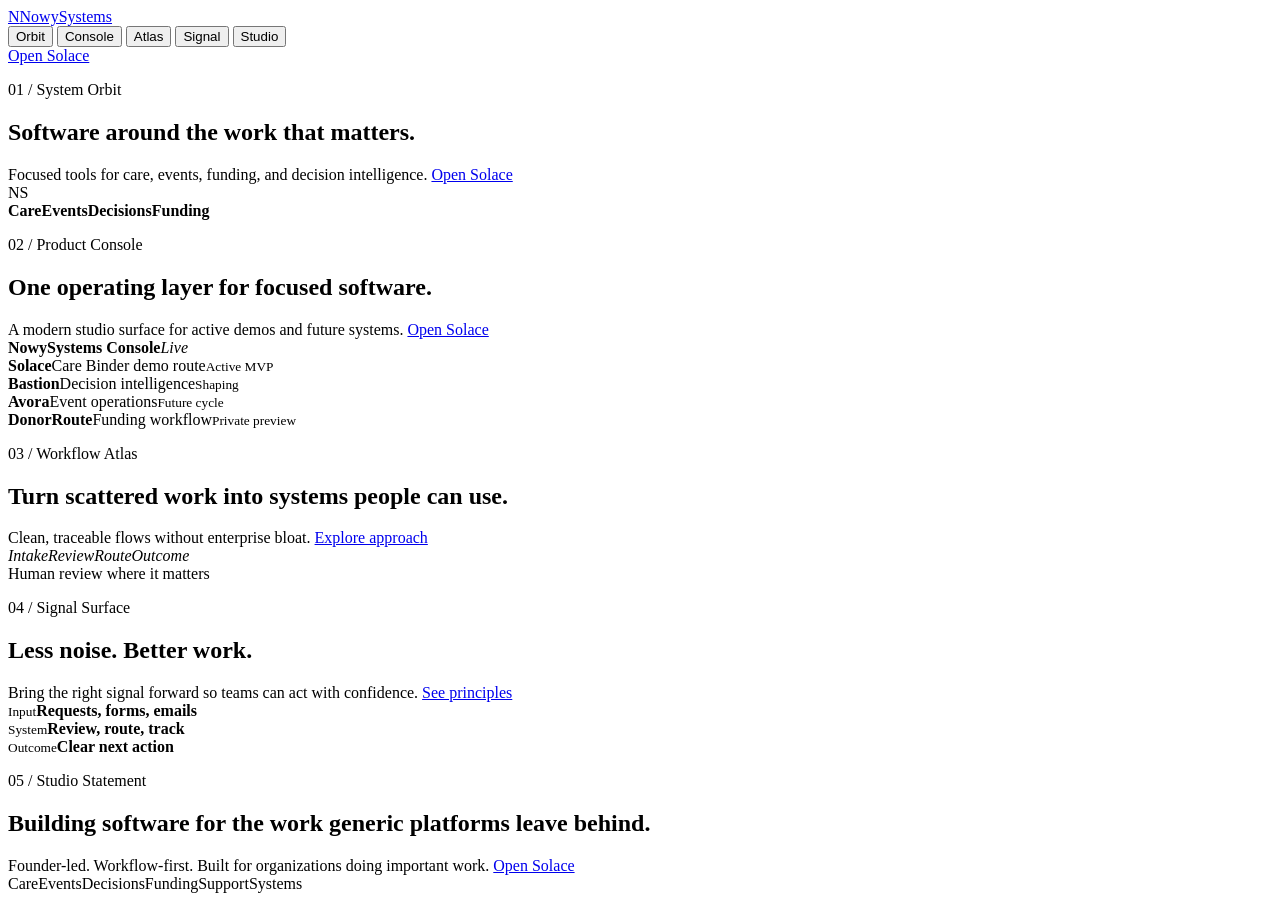
==== concepts-v2/index.html @ 484acb06 "Add premium hero concepts v2" ====
<!DOCTYPE html>
<html lang="en">
<head>
  <meta charset="UTF-8" />
  <meta name="viewport" content="width=device-width, initial-scale=1.0" />
  <title>NowySystems Hero Concepts V2</title>
  <link rel="stylesheet" href="styles.css" />
</head>
<body>
  <header class="topbar">
    <a class="brand" href="/"><span>N</span>NowySystems</a>
    <nav>
      <button class="active" data-scene="0">Orbit</button>
      <button data-scene="1">Console</button>
      <button data-scene="2">Atlas</button>
      <button data-scene="3">Signal</button>
      <button data-scene="4">Studio</button>
    </nav>
    <a class="open" href="/solace/">Open Solace</a>
  </header>

  <main>
    <section class="scene orbit active" data-panel="0">
      <div class="copy">
        <p>01 / System Orbit</p>
        <h1>Software around the work that matters.</h1>
        <span>Focused tools for care, events, funding, and decision intelligence.</span>
        <a href="/solace/">Open Solace</a>
      </div>
      <div class="visual orbit-visual">
        <div class="core">NS</div>
        <div class="ring r1"></div><div class="ring r2"></div><div class="ring r3"></div>
        <b class="chip c1">Care</b><b class="chip c2">Events</b><b class="chip c3">Decisions</b><b class="chip c4">Funding</b>
      </div>
    </section>

    <section class="scene console" data-panel="1">
      <div class="copy">
        <p>02 / Product Console</p>
        <h1>One operating layer for focused software.</h1>
        <span>A modern studio surface for active demos and future systems.</span>
        <a href="/solace/">Open Solace</a>
      </div>
      <div class="visual console-visual">
        <header><strong>NowySystems Console</strong><em>Live</em></header>
        <article class="primary"><b>Solace</b><span>Care Binder demo route</span><small>Active MVP</small></article>
        <article><b>Bastion</b><span>Decision intelligence</span><small>Shaping</small></article>
        <article><b>Avora</b><span>Event operations</span><small>Future cycle</small></article>
        <article><b>DonorRoute</b><span>Funding workflow</span><small>Private preview</small></article>
      </div>
    </section>

    <section class="scene atlas" data-panel="2">
      <div class="copy">
        <p>03 / Workflow Atlas</p>
        <h1>Turn scattered work into systems people can use.</h1>
        <span>Clean, traceable flows without enterprise bloat.</span>
        <a href="#">Explore approach</a>
      </div>
      <div class="visual atlas-visual">
        <div class="path"></div>
        <i class="n intake">Intake</i><i class="n review">Review</i><i class="n route">Route</i><i class="n outcome">Outcome</i>
        <aside>Human review where it matters</aside>
      </div>
    </section>

    <section class="scene signal" data-panel="3">
      <div class="copy">
        <p>04 / Signal Surface</p>
        <h1>Less noise. Better work.</h1>
        <span>Bring the right signal forward so teams can act with confidence.</span>
        <a href="#">See principles</a>
      </div>
      <div class="visual signal-visual">
        <div class="wave"></div>
        <article><small>Input</small><b>Requests, forms, emails</b></article>
        <article><small>System</small><b>Review, route, track</b></article>
        <article><small>Outcome</small><b>Clear next action</b></article>
      </div>
    </section>

    <section class="scene studio" data-panel="4">
      <div class="copy wide">
        <p>05 / Studio Statement</p>
        <h1>Building software for the work generic platforms leave behind.</h1>
        <span>Founder-led. Workflow-first. Built for organizations doing important work.</span>
        <a href="/solace/">Open Solace</a>
      </div>
      <div class="visual studio-visual"><span>Care</span><span>Events</span><span>Decisions</span><span>Funding</span><span>Support</span><span>Systems</span></div>
    </section>
  </main>

  <script src="script.js"></script>
</body>
</html>
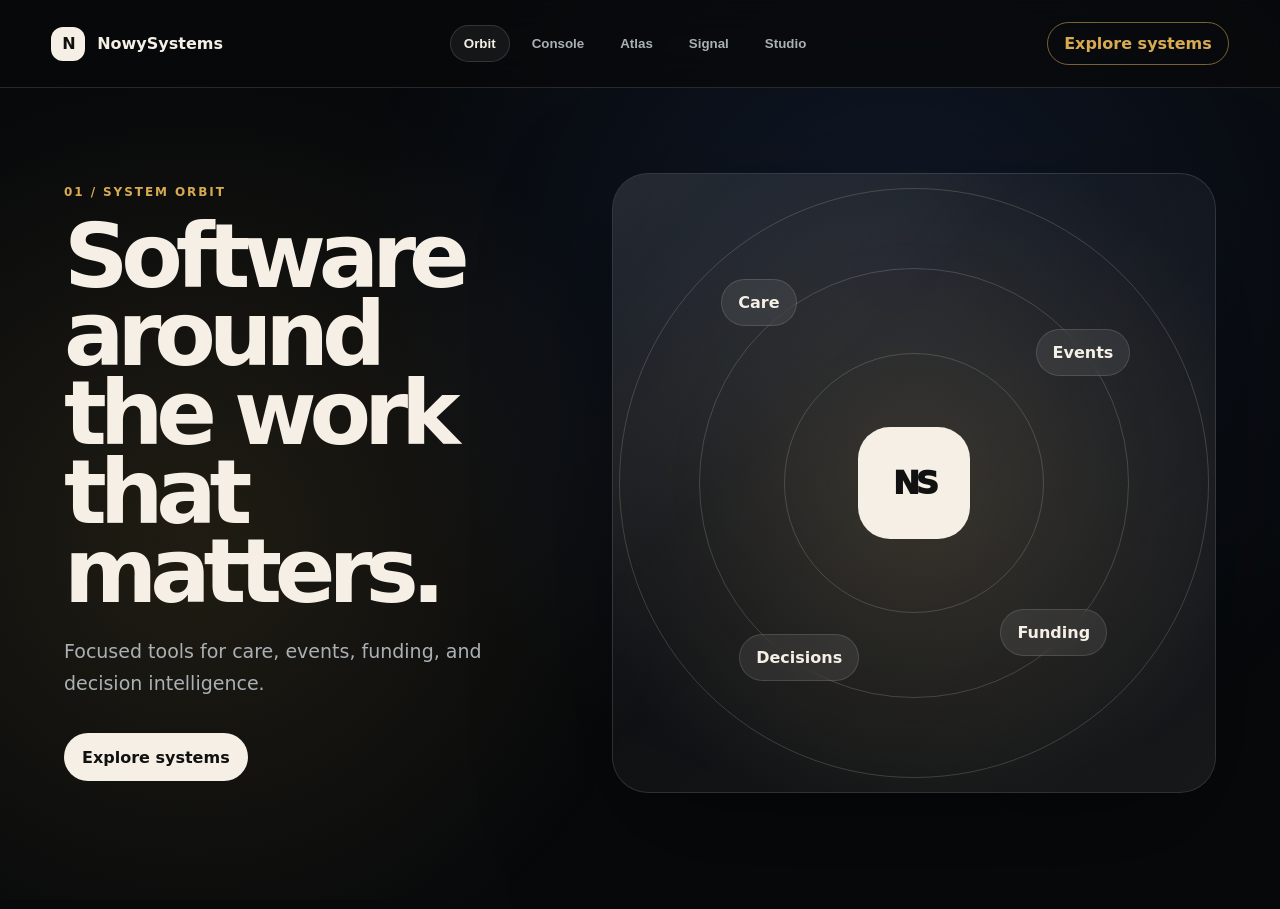
==== commit df3b0572: "Replace render lock hero with semantic artwork layer" ====
--- a/concepts-v2/index.html
+++ b/concepts-v2/index.html
@@ -16,7 +16,7 @@
       <button data-scene="3">Signal</button>
       <button data-scene="4">Studio</button>
     </nav>
-    <a class="open" href="/solace/">Open Solace</a>
+    <a class="open" href="#principles">Explore systems</a>
   </header>
 
   <main>
@@ -25,7 +25,7 @@
         <p>01 / System Orbit</p>
         <h1>Software around the work that matters.</h1>
         <span>Focused tools for care, events, funding, and decision intelligence.</span>
-        <a href="/solace/">Open Solace</a>
+        <a href="#principles">Explore systems</a>
       </div>
       <div class="visual orbit-visual">
         <div class="core">NS</div>
@@ -39,11 +39,11 @@
         <p>02 / Product Console</p>
         <h1>One operating layer for focused software.</h1>
         <span>A modern studio surface for active demos and future systems.</span>
-        <a href="/solace/">Open Solace</a>
+        <a href="#principles">Explore systems</a>
       </div>
       <div class="visual console-visual">
         <header><strong>NowySystems Console</strong><em>Live</em></header>
-        <article class="primary"><b>Solace</b><span>Care Binder demo route</span><small>Active MVP</small></article>
+        <article class="primary"><b>Workflow suite</b><span>Care workflow demo route</span><small>Active MVP</small></article>
         <article><b>Bastion</b><span>Decision intelligence</span><small>Shaping</small></article>
         <article><b>Avora</b><span>Event operations</span><small>Future cycle</small></article>
         <article><b>DonorRoute</b><span>Funding workflow</span><small>Private preview</small></article>
@@ -84,7 +84,7 @@
         <p>05 / Studio Statement</p>
         <h1>Building software for the work generic platforms leave behind.</h1>
         <span>Founder-led. Workflow-first. Built for organizations doing important work.</span>
-        <a href="/solace/">Open Solace</a>
+        <a href="#principles">Explore systems</a>
       </div>
       <div class="visual studio-visual"><span>Care</span><span>Events</span><span>Decisions</span><span>Funding</span><span>Support</span><span>Systems</span></div>
     </section>
--- a/concepts-v2/styles.css
+++ b/concepts-v2/styles.css
@@ -0,0 +1,24 @@
+:root{
+  --bg:#07090b;
+  --ink:#f5efe5;
+  --muted:#aab1b5;
+  --line:rgba(255,255,255,.13);
+  --gold:#d8aa52;
+  --blue:#5c8cff;
+  --violet:#a877ff;
+  --green:#9bbf7a;
+  --paper:#f5f0e8;
+  --paper-ink:#101315;
+}
+*{box-sizing:border-box}
+body{margin:0;background:var(--bg);color:var(--ink);font-family:Inter,ui-sans-serif,system-ui,-apple-system,BlinkMacSystemFont,"Segoe UI",sans-serif;overflow:hidden}
+body:before{content:"";position:fixed;inset:0;pointer-events:none;background:radial-gradient(circle at 70% 30%,rgba(92,140,255,.12),transparent 34rem),radial-gradient(circle at 15% 60%,rgba(216,170,82,.12),transparent 30rem)}
+a{color:inherit;text-decoration:none}.topbar{position:fixed;top:0;left:0;right:0;z-index:10;display:flex;align-items:center;justify-content:space-between;padding:22px clamp(20px,4vw,58px);backdrop-filter:blur(18px);background:rgba(7,9,11,.72);border-bottom:1px solid var(--line)}
+.brand{display:flex;align-items:center;gap:12px;font-weight:900}.brand span{display:grid;place-items:center;width:34px;height:34px;border-radius:12px;background:var(--ink);color:#111;letter-spacing:-.08em}nav{display:flex;gap:8px}nav button{border:1px solid transparent;background:transparent;color:var(--muted);padding:10px 13px;border-radius:999px;cursor:pointer;font-weight:700}nav button.active{color:var(--ink);border-color:var(--line);background:rgba(255,255,255,.06)}.open{padding:11px 16px;border:1px solid rgba(216,170,82,.55);border-radius:999px;color:var(--gold);font-weight:800}
+main{height:100vh;position:relative}.scene{position:absolute;inset:0;display:grid;grid-template-columns:minmax(340px,.78fr) minmax(480px,1fr);gap:clamp(32px,6vw,100px);align-items:center;padding:110px clamp(20px,5vw,78px) 44px;opacity:0;visibility:hidden;transform:translateY(16px) scale(.985);transition:opacity .45s ease,transform .45s ease,visibility .45s}.scene.active{opacity:1;visibility:visible;transform:none}.scene.studio{grid-template-columns:1.05fr .8fr}.copy p{margin:0 0 18px;color:var(--gold);letter-spacing:.16em;text-transform:uppercase;font-size:12px;font-weight:900}.copy h1{margin:0 0 24px;max-width:860px;font-size:clamp(52px,7vw,122px);line-height:.88;letter-spacing:-.08em}.copy span{display:block;max-width:560px;color:var(--muted);font-size:19px;line-height:1.7}.copy a{display:inline-flex;margin-top:34px;min-height:48px;align-items:center;padding:0 18px;border-radius:999px;background:var(--ink);color:#111;font-weight:900}.copy.wide h1{max-width:1080px}
+.visual{min-height:620px;position:relative;border:1px solid var(--line);border-radius:36px;background:rgba(255,255,255,.04);box-shadow:0 42px 130px rgba(0,0,0,.36);overflow:hidden}.visual:after{content:"";position:absolute;inset:0;background:linear-gradient(135deg,rgba(255,255,255,.08),transparent 36%,rgba(255,255,255,.03));pointer-events:none}.orbit-visual{display:grid;place-items:center;background:radial-gradient(circle at center,rgba(216,170,82,.18),transparent 22rem),rgba(255,255,255,.035)}.core{position:relative;z-index:2;display:grid;place-items:center;width:112px;height:112px;border-radius:32px;background:var(--ink);color:#111;font-size:32px;font-weight:950;letter-spacing:-.12em}.ring{position:absolute;border:1px solid rgba(255,255,255,.16);border-radius:50%;animation:spin 28s linear infinite}.r1{width:260px;height:260px}.r2{width:430px;height:430px;animation-duration:44s}.r3{width:590px;height:590px;animation-duration:64s}.chip{position:absolute;padding:13px 16px;border-radius:999px;border:1px solid var(--line);background:rgba(255,255,255,.08);backdrop-filter:blur(10px)}.c1{top:17%;left:18%}.c2{top:25%;right:14%}.c3{bottom:18%;left:21%}.c4{bottom:22%;right:18%}@keyframes spin{to{transform:rotate(360deg)}}
+.console-visual{padding:18px}.console-visual header{display:flex;justify-content:space-between;padding:16px 18px 22px;color:var(--muted)}.live{color:var(--green)}.console-visual article{display:grid;grid-template-columns:160px 1fr 120px;gap:20px;align-items:center;margin:12px 0;padding:24px;border:1px solid var(--line);border-radius:22px;background:rgba(255,255,255,.05)}.console-visual article.primary{background:var(--paper);color:var(--paper-ink)}.console-visual small{color:var(--gold);font-weight:900}.console-visual span{opacity:.72}
+.atlas-visual{background:var(--paper);color:var(--paper-ink)}.path{position:absolute;left:12%;right:12%;top:50%;height:2px;background:linear-gradient(90deg,transparent,var(--blue),transparent)}.n{position:absolute;padding:16px 20px;border-radius:18px;border:1px solid rgba(0,0,0,.15);background:rgba(255,255,255,.72);font-style:normal;font-weight:900}.intake{left:10%;top:38%}.review{left:34%;top:24%}.route{left:58%;top:48%}.outcome{right:10%;top:32%}.atlas-visual aside{position:absolute;right:10%;bottom:12%;padding:18px 22px;border-radius:20px;background:#101315;color:#fff}
+.signal-visual{background:radial-gradient(circle at 50% 50%,rgba(168,119,255,.22),transparent 30rem),rgba(255,255,255,.035)}.wave{position:absolute;left:-10%;right:-10%;top:46%;height:160px;background:repeating-linear-gradient(90deg,transparent 0 18px,rgba(168,119,255,.28) 18px 20px);filter:blur(.2px);transform:skewY(-8deg);opacity:.7}.signal-visual article{position:absolute;width:230px;padding:22px;border:1px solid var(--line);border-radius:24px;background:rgba(8,10,12,.72);backdrop-filter:blur(16px)}.signal-visual article:nth-child(2){left:10%;top:20%}.signal-visual article:nth-child(3){left:38%;top:48%}.signal-visual article:nth-child(4){right:10%;top:28%}.signal-visual small{color:var(--violet);font-weight:900}.signal-visual b{display:block;margin-top:8px;font-size:21px;line-height:1.2}
+.studio-visual{display:grid;grid-template-columns:repeat(2,1fr);gap:14px;padding:18px;background:var(--paper);color:var(--paper-ink)}.studio-visual span{display:grid;place-items:center;min-height:170px;border-radius:28px;border:1px solid rgba(0,0,0,.12);font-size:34px;font-weight:950;letter-spacing:-.06em;background:rgba(255,255,255,.55)}
+@media(max-width:900px){body{overflow:auto}.topbar{position:sticky}nav{display:none}.scene{position:relative;visibility:visible;opacity:1;transform:none;grid-template-columns:1fr;min-height:100vh}.scene:not(.active){display:none}.visual{min-height:420px}.console-visual article{grid-template-columns:1fr}.copy h1{font-size:52px}}
